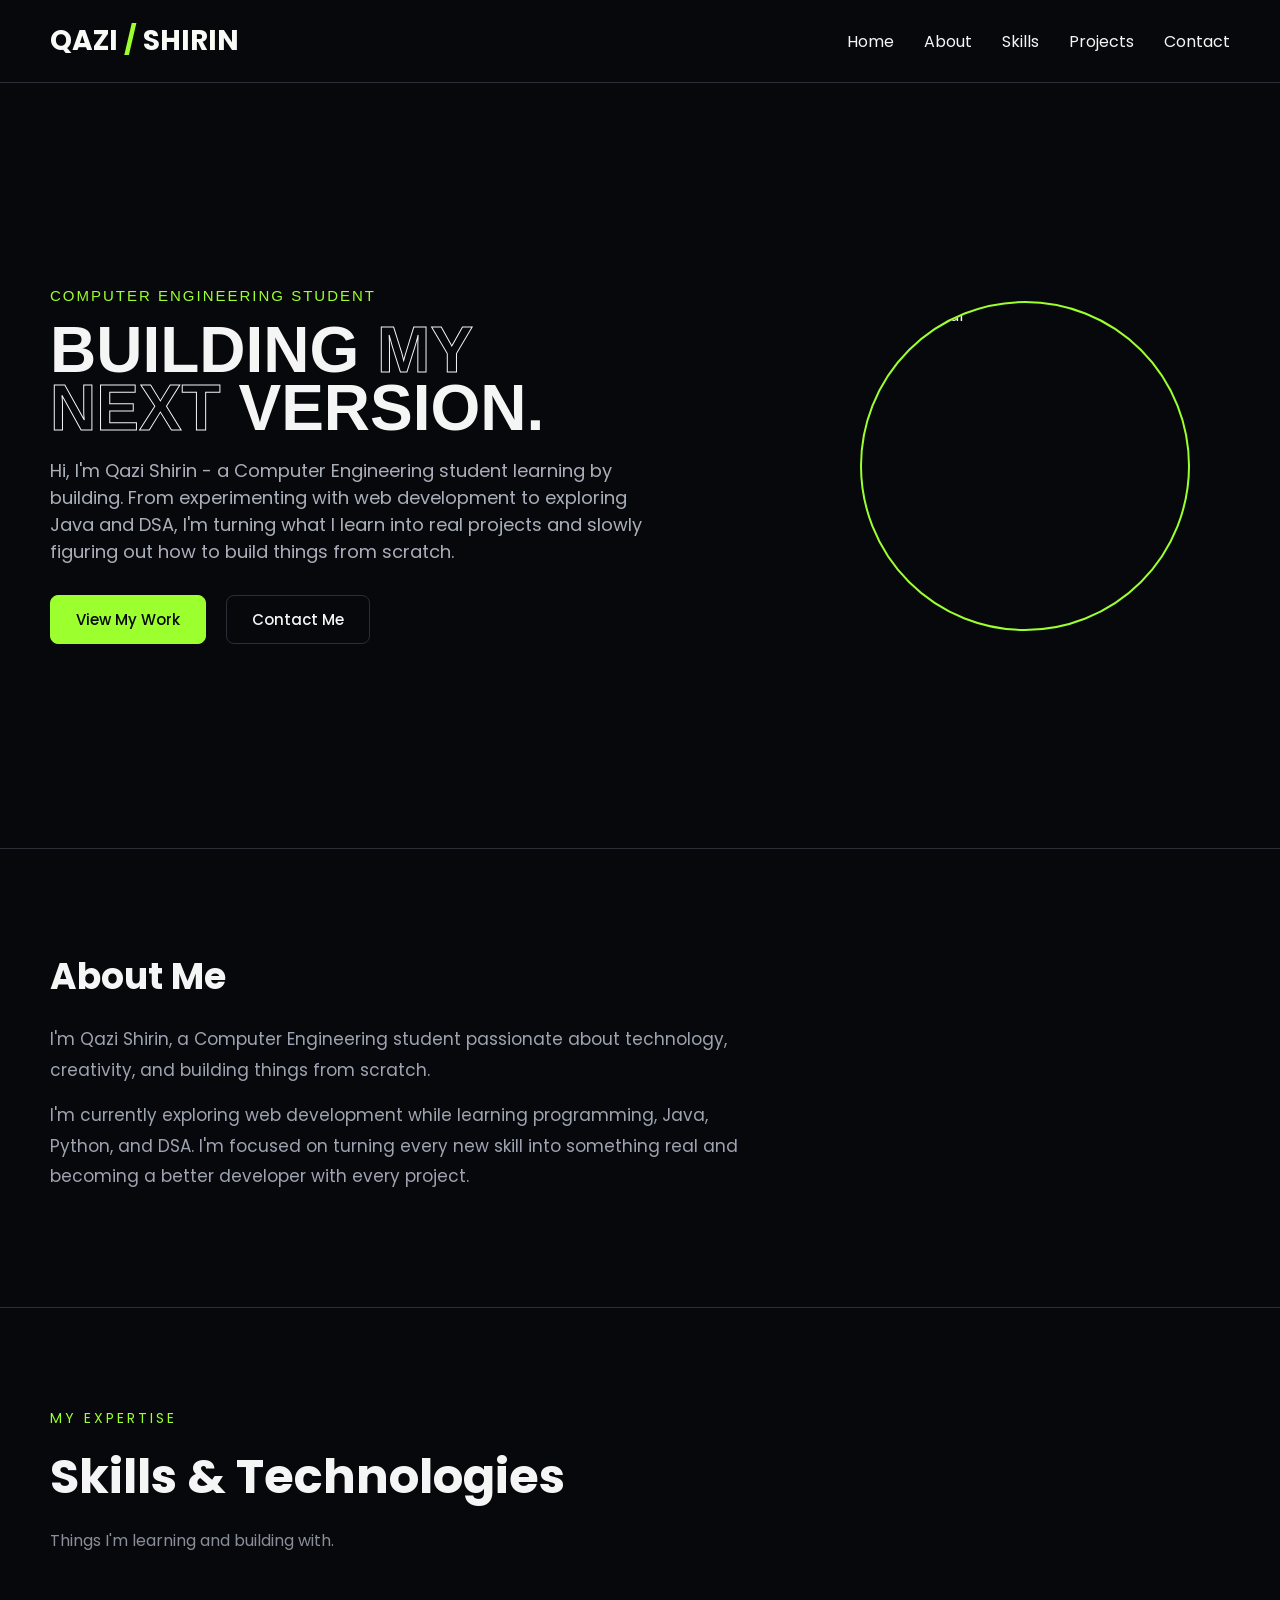
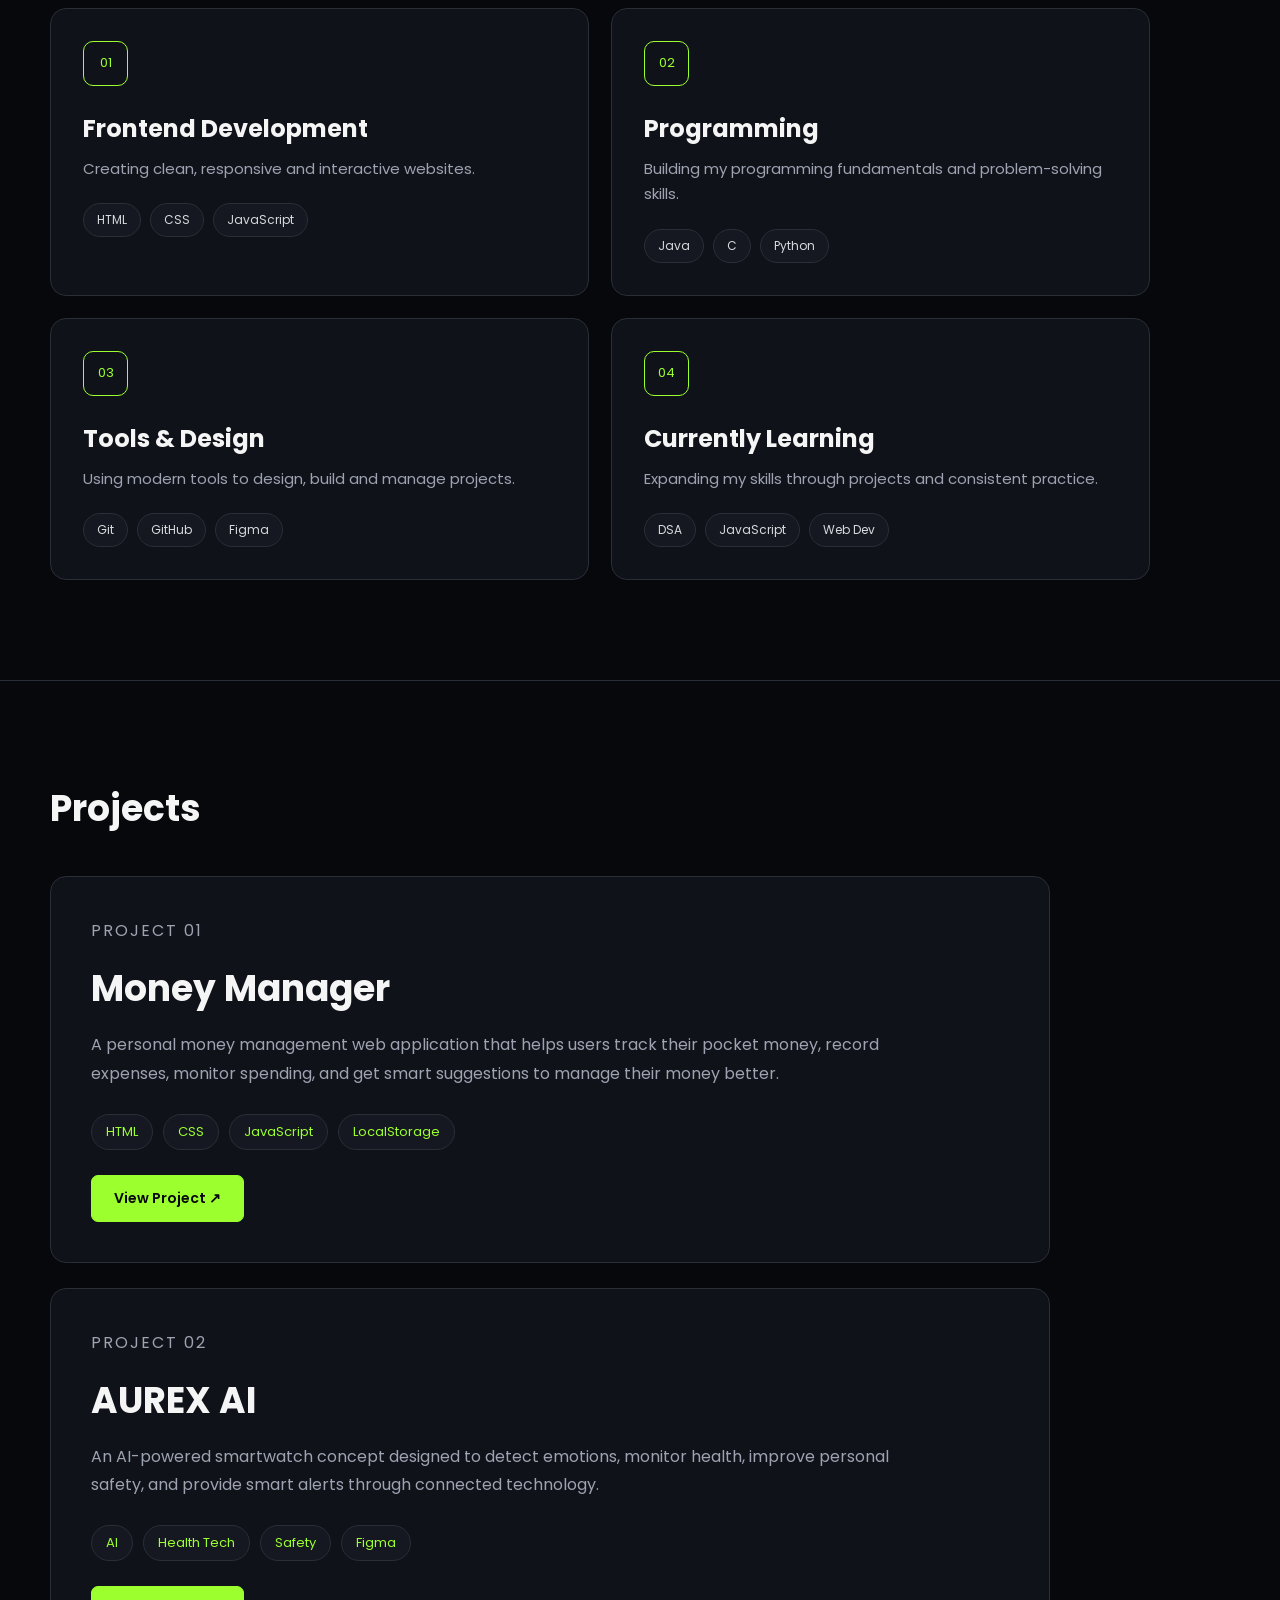
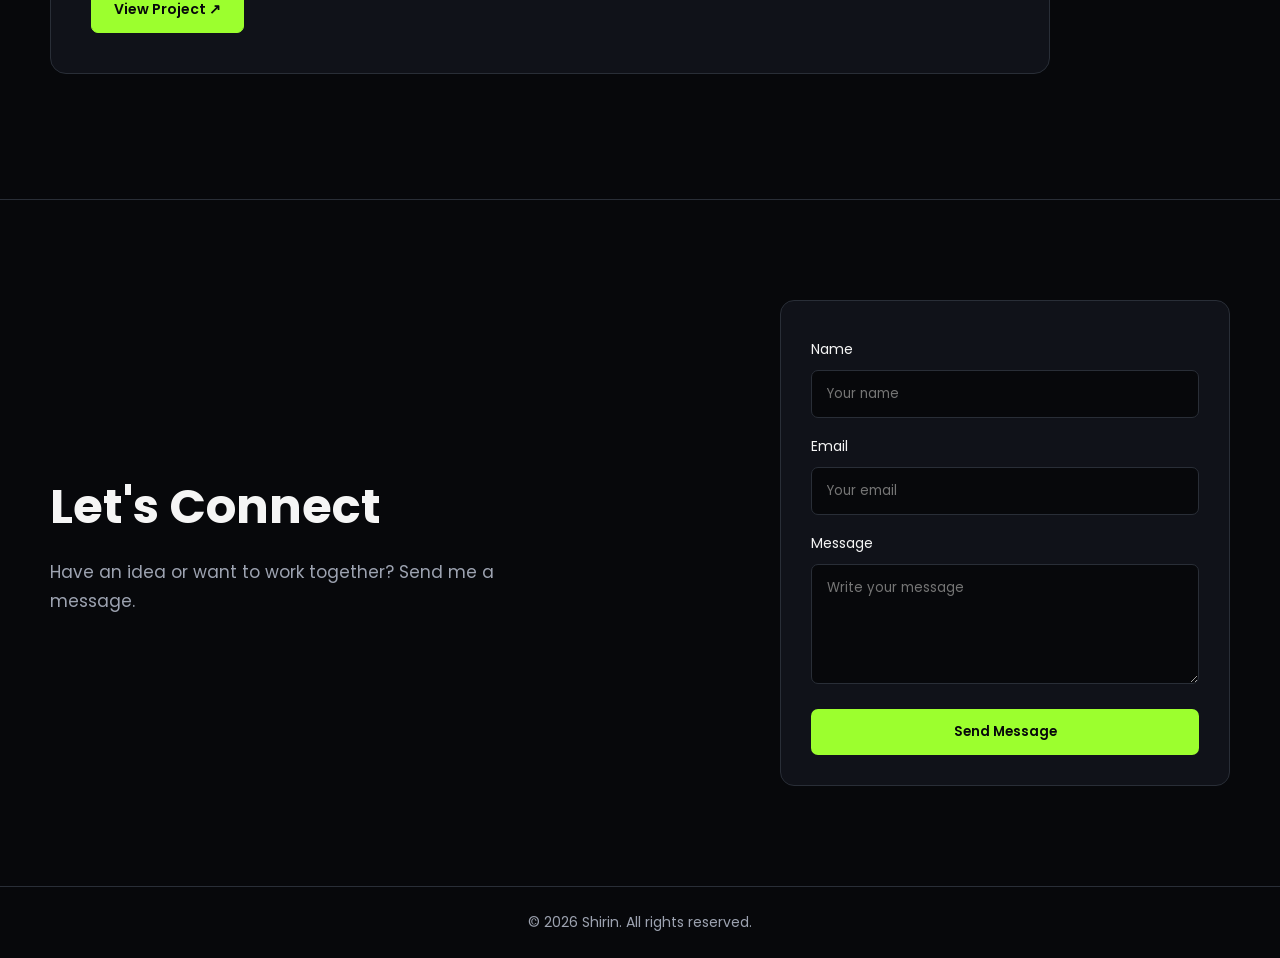
==== index.html @ 1cc86fd3 "Add files via upload" ====
<!DOCTYPE html>
<html lang="en">

<head>
    <meta charset="UTF-8">
    <meta name="viewport" content="width=device-width, initial-scale=1.0">
    <title>MY PORTFOLIO</title>

    <link href="https://fonts.googleapis.com/css2?family=Poppins:wght@300;400;500;600;700&display=swap"
        rel="stylesheet">

    <link rel="stylesheet" href="style.css">
</head>

<body>

    <nav>

        <h1>
            QAZI <span>/</span> SHIRIN
        </h1>

        <ul>
            <li><a href="#home">Home</a></li>
            <li><a href="#about">About</a></li>
            <li><a href="#skills">Skills</a></li>
            <li><a href="#projects">Projects</a></li>
            <li><a href="#contact">Contact</a></li>
        </ul>

    </nav>


    <main>

        <!-- HERO -->

        <section class="hero" id="home">

            <div class="hero-content">

                <h3>COMPUTER ENGINEERING STUDENT</h3>

                <h1>
                    BUILDING
                    <span>MY NEXT</span>
                    VERSION.
                </h1>

                <p>
                    Hi, I'm Qazi Shirin - a Computer Engineering student learning by building.
                    From experimenting with web development to exploring Java and DSA,
                    I'm turning what I learn into real projects and slowly figuring out
                    how to build things from scratch.
                </p>

                <div class="hero-buttons">
                    <a href="#projects">View My Work</a>
                    <a href="#contact">Contact Me</a>
                </div>

            </div>


            <div class="hero-image">

                <img src="https://i.pinimg.com/736x/9b/88/ce/9b88cea6ce0630c9355da2c1ab793534.jpg"
                    alt="Hero visual">

            </div>

        </section>


        <!-- ABOUT -->

        <section class="about" id="about">

            <h2>About Me</h2>

            <p>
                I'm Qazi Shirin, a Computer Engineering student passionate about
                technology, creativity, and building things from scratch.
            </p>

            <p>
                I'm currently exploring web development while learning programming,
                Java, Python, and DSA. I'm focused on turning every new skill into
                something real and becoming a better developer with every project.
            </p>

        </section>


        <!-- SKILLS -->

        <section class="skills" id="skills">

            <div class="skills-heading">

                <p>MY EXPERTISE</p>

                <h2>Skills & Technologies</h2>

                <span>
                    Things I'm learning and building with.
                </span>

            </div>


            <div class="skills-container">

                <div class="skill-card">

                    <div class="skill-icon">01</div>

                    <h3>Frontend Development</h3>

                    <p>
                        Creating clean, responsive and interactive websites.
                    </p>

                    <div class="skill-tags">
                        <span>HTML</span>
                        <span>CSS</span>
                        <span>JavaScript</span>
                    </div>

                </div>


                <div class="skill-card">

                    <div class="skill-icon">02</div>

                    <h3>Programming</h3>

                    <p>
                        Building my programming fundamentals and problem-solving skills.
                    </p>

                    <div class="skill-tags">
                        <span>Java</span>
                        <span>C</span>
                        <span>Python</span>
                    </div>

                </div>


                <div class="skill-card">

                    <div class="skill-icon">03</div>

                    <h3>Tools & Design</h3>

                    <p>
                        Using modern tools to design, build and manage projects.
                    </p>

                    <div class="skill-tags">
                        <span>Git</span>
                        <span>GitHub</span>
                        <span>Figma</span>
                    </div>

                </div>


                <div class="skill-card">

                    <div class="skill-icon">04</div>

                    <h3>Currently Learning</h3>

                    <p>
                        Expanding my skills through projects and consistent practice.
                    </p>

                    <div class="skill-tags">
                        <span>DSA</span>
                        <span>JavaScript</span>
                        <span>Web Dev</span>
                    </div>

                </div>

            </div>

        </section>


        <!-- PROJECTS -->

        <section class="projects" id="projects">

            <h2>Projects</h2>


            <!-- PROJECT 01 -->

            <div class="project-card">

                <div class="project-info">

                    <p class="project-number">PROJECT 01</p>

                    <h3>Money Manager</h3>

                    <p>
                        A personal money management web application that helps users
                        track their pocket money, record expenses, monitor spending,
                        and get smart suggestions to manage their money better.
                    </p>

                    <div class="project-tech">

                        <span>HTML</span>
                        <span>CSS</span>
                        <span>JavaScript</span>
                        <span>LocalStorage</span>

                    </div>

                    <a href="money-manager.html"
                        target="_blank"
                        class="project-btn">
                        View Project ↗
                    </a>

                </div>

            </div>


            <!-- PROJECT 02 -->

            <div class="project-card">

                <div class="project-info">

                    <p class="project-number">PROJECT 02</p>

                    <h3>AUREX AI</h3>

                    <p>
                        An AI-powered smartwatch concept designed to detect emotions,
                        monitor health, improve personal safety, and provide smart
                        alerts through connected technology.
                    </p>

                    <div class="project-tech">

                        <span>AI</span>
                        <span>Health Tech</span>
                        <span>Safety</span>
                        <span>Figma</span>

                    </div>

                    <a href="https://qazishirin00.wixsite.com/aurex-ai-1"
                        target="_blank"
                        class="project-btn">
                        View Project ↗
                    </a>

                </div>

            </div>

        </section>


        <!-- CONTACT -->

        <section class="contact" id="contact">

            <div class="contact-content">

                <h2>Let's Connect</h2>

                <p>
                    Have an idea or want to work together?
                    Send me a message.
                </p>

            </div>


            <div class="contact-card">

                <form>

                    <label for="name">Name</label>

                    <input type="text" id="name" placeholder="Your name">


                    <label for="email">Email</label>

                    <input type="email" id="email" placeholder="Your email">


                    <label for="message">Message</label>

                    <textarea id="message" placeholder="Write your message"></textarea>


                    <button type="submit">
                        Send Message
                    </button>

                </form>

            </div>

        </section>

    </main>


    <footer>

        <p>© 2026 Shirin. All rights reserved.</p>

    </footer>

</body>

</html>
---- style.css ----
* {
    margin: 0;
    padding: 0;
    box-sizing: border-box;
}

html {
    scroll-behavior: smooth;
}

body {
    font-family: "Poppins", sans-serif;
    background-color: #07080B;
    color: #F5F5F5;
}


/* =========================
   NAVBAR
========================= */

nav {
    display: flex;
    justify-content: space-between;
    align-items: center;
    padding: 20px 50px;
    background-color: #07080B;
    border-bottom: 1px solid #292E37;
    position: sticky;
    top: 0;
    z-index: 100;
}

nav h1 {
    font-size: 28px;
    color: #f8faf6;
}

nav h1 span {
    color: #9CFF2E;
}

nav ul {
    display: flex;
    gap: 30px;
    list-style-type: none;
}

nav ul li a {
    font-size: 16px;
    color: #F5F5F5;
    text-decoration: none;
    transition: 0.3s;
}

nav ul li a:hover {
    color: #9CFF2E;
}


/* =========================
   HERO
========================= */

.hero {
    min-height: 85vh;
    padding: 100px 50px;
    display: flex;
    align-items: center;
    justify-content: space-between;
    gap: 60px;
}

.hero-content {
    max-width: 650px;
}

.hero h3 {
    color: #9CFF2E;
    font-size: 15px;
    font-weight: 500;
    letter-spacing: 2px;
    margin-bottom: 18px;
    font-family: Arial, sans-serif;
}

.hero h1 {
    font-size: 64px;
    max-width: 500px;
    line-height: 0.9;
    margin-bottom: 5px;
    font-family: Arial, sans-serif;
}

.hero h1 span {
    color: transparent;
    -webkit-text-stroke: 1px #F5F5F5;
}

.hero p {
    font-size: 18px;
    max-width: 600px;
    margin-top: 20px;
    color: #A9AFBA;
}

.hero-image {
    width: 330px;
    height: 330px;
    overflow: hidden;
    border-radius: 50%;
    border: 2px solid #9CFF2E;
    flex-shrink: 0;
    margin-right: 40px;
}

.hero-image img {
    width: 100%;
    height: 100%;
    object-fit: cover;
    display: block;
}

.hero-buttons {
    display: flex;
    gap: 20px;
    margin-top: 30px;
}

.hero-buttons a {
    padding: 12px 25px;
    border-radius: 8px;
    font-family: "Poppins", sans-serif;
    font-size: 15px;
    font-weight: 500;
    text-decoration: none;
    transition: 0.3s;
}

.hero-buttons a:first-child {
    background-color: #9CFF2E;
    color: #07080B;
    border: 1px solid #9CFF2E;
}

.hero-buttons a:last-child {
    background-color: transparent;
    color: #F5F5F5;
    border: 1px solid #292E37;
}

.hero-buttons a:first-child:hover {
    box-shadow: 0 0 20px #9CFF2E;
    transform: translateY(-3px);
}

.hero-buttons a:last-child:hover {
    border-color: #9CFF2E;
    color: #9CFF2E;
    transform: translateY(-3px);
}


/* =========================
   ABOUT
========================= */

.about {
    padding: 100px 50px;
    border-top: 1px solid #292E37;
}

.about h2 {
    font-size: 36px;
    margin-bottom: 20px;
}

.about p {
    max-width: 700px;
    color: #9DA3B1;
    font-size: 17px;
    line-height: 1.8;
    margin-bottom: 15px;
}


/* =========================
   SKILLS
========================= */

.skills {
    padding: 100px 50px;
    border-top: 1px solid #292E37;
}

.skills-heading {
    max-width: 700px;
    margin-bottom: 55px;
}

.skills-heading p {
    color: #9CFF2E;
    font-size: 14px;
    letter-spacing: 3px;
    margin-bottom: 12px;
}

.skills-heading h2 {
    font-size: 48px;
    margin-bottom: 15px;
}

.skills-heading span {
    color: #888F9A;
    font-size: 16px;
}

.skills-container {
    display: grid;
    grid-template-columns: repeat(2, 1fr);
    gap: 22px;
    max-width: 1100px;
}

.skill-card {
    position: relative;
    min-height: 240px;
    padding: 32px;
    background-color: #101219;
    border: 1px solid #292E37;
    border-radius: 16px;
    overflow: hidden;
    transition: 0.3s ease;
}

.skill-card::before {
    content: "";
    position: absolute;
    width: 130px;
    height: 130px;
    background-color: #9CFF2E;
    filter: blur(80px);
    opacity: 0;
    top: -70px;
    right: -50px;
    transition: 0.3s ease;
}

.skill-card:hover {
    border-color: #9CFF2E;
    transform: translateY(-7px);
}

.skill-card:hover::before {
    opacity: 0.12;
}

.skill-icon {
    width: 45px;
    height: 45px;
    display: flex;
    align-items: center;
    justify-content: center;
    border: 1px solid #9CFF2E;
    border-radius: 10px;
    color: #9CFF2E;
    font-size: 13px;
    margin-bottom: 25px;
}

.skill-card h3 {
    font-size: 24px;
    margin-bottom: 10px;
}

.skill-card p {
    color: #9DA3B1;
    font-size: 15px;
    line-height: 1.7;
    margin-bottom: 22px;
}

.skill-tags {
    display: flex;
    flex-wrap: wrap;
    gap: 9px;
}

.skill-tags span {
    padding: 7px 13px;
    background-color: #151820;
    border: 1px solid #292E37;
    border-radius: 20px;
    color: #D7D9DE;
    font-size: 12px;
    transition: 0.3s ease;
}

.skill-tags span:hover {
    background-color: #9CFF2E;
    color: #07080B;
    border-color: #9CFF2E;
}


/* =========================
   PROJECTS
========================= */

.projects {
    padding: 100px 50px;
    border-top: 1px solid #292E37;
}

.projects h2 {
    font-size: 36px;
    margin-bottom: 40px;
}

.project-card {
    position: relative;
    max-width: 1000px;
    margin-bottom: 25px;
    background-color: #101219;
    border: 1px solid #292E37;
    border-radius: 16px;
    padding: 40px;
    overflow: hidden;
    transition: 0.3s ease;
}

.project-card::before {
    content: "";
    position: absolute;
    width: 160px;
    height: 160px;
    background-color: #9CFF2E;
    filter: blur(100px);
    opacity: 0;
    top: -80px;
    right: -60px;
    transition: 0.3s ease;
}

.project-card:hover {
    border-color: #9CFF2E;
    transform: translateY(-6px);
}

.project-card:hover::before {
    opacity: 0.10;
}

.project-info {
    max-width: 800px;
    position: relative;
    z-index: 1;
}

.project-number {
    color: #9CFF2E;
    font-size: 13px;
    letter-spacing: 2px;
    margin-bottom: 15px;
}

.project-card h3 {
    font-size: 36px;
    margin-bottom: 15px;
}

.project-card p {
    color: #9DA3B1;
    font-size: 16px;
    line-height: 1.8;
}

.project-tech {
    display: flex;
    flex-wrap: wrap;
    gap: 10px;
    margin: 25px 0;
}

.project-tech span {
    padding: 7px 14px;
    border: 1px solid #292E37;
    border-radius: 20px;
    color: #9CFF2E;
    font-size: 13px;
    background-color: #151820;
}

.project-btn {
    display: inline-block;
    padding: 12px 22px;
    background-color: #9CFF2E;
    color: #07080B;
    border: 1px solid #9CFF2E;
    border-radius: 7px;
    text-decoration: none;
    font-size: 14px;
    font-weight: 600;
    transition: 0.3s ease;
}

.project-btn:hover {
    box-shadow: 0 0 18px #9CFF2E;
    transform: translateY(-2px);
}


/* =========================
   CONTACT
========================= */

.contact {
    padding: 100px 50px;
    border-top: 1px solid #292E37;
    display: flex;
    justify-content: space-between;
    align-items: center;
    gap: 60px;
}

.contact-content {
    max-width: 450px;
}

.contact-content h2 {
    font-size: 48px;
    margin-bottom: 15px;
}

.contact-content p {
    color: #9DA3B1;
    font-size: 17px;
    line-height: 1.7;
}

.contact-card {
    width: 450px;
    background-color: #101219;
    border: 1px solid #292E37;
    border-radius: 14px;
    padding: 30px;
}

.contact-card form {
    display: flex;
    flex-direction: column;
    gap: 10px;
}

.contact-card label {
    color: #F5F5F5;
    font-size: 14px;
    margin-top: 8px;
}

.contact-card input,
.contact-card textarea {
    width: 100%;
    padding: 13px 15px;
    background-color: #07080B;
    border: 1px solid #292E37;
    border-radius: 7px;
    color: #F5F5F5;
    font-family: "Poppins", sans-serif;
    outline: none;
}

.contact-card textarea {
    height: 120px;
    resize: vertical;
}

.contact-card input:focus,
.contact-card textarea:focus {
    border-color: #9CFF2E;
}

.contact-card button {
    margin-top: 15px;
    padding: 13px;
    background-color: #9CFF2E;
    color: #07080B;
    border: none;
    border-radius: 7px;
    font-family: "Poppins", sans-serif;
    font-weight: 600;
    cursor: pointer;
    transition: 0.3s ease;
}

.contact-card button:hover {
    box-shadow: 0 0 18px #9CFF2E;
    transform: translateY(-2px);
}


/* =========================
   FOOTER
========================= */

footer {
    padding: 25px 50px;
    text-align: center;
    border-top: 1px solid #292E37;
    color: #9DA3B1;
    font-size: 14px;
}


/* =========================
   TABLET
========================= */

@media (max-width: 850px) {

    nav {
        padding: 18px 30px;
    }

    nav h1 {
        font-size: 25px;
    }

    nav ul {
        gap: 20px;
    }

    .hero {
        min-height: auto;
        padding: 80px 30px;
        gap: 50px;
    }

    .hero h1 {
        font-size: 52px;
        max-width: 500px;
    }

    .hero-image {
        width: 280px;
        height: 280px;
        margin-right: 0;
    }

    .about,
    .skills,
    .projects,
    .contact {
        padding: 80px 30px;
    }

    .skills-heading h2 {
        font-size: 42px;
    }

    .contact {
        flex-direction: column;
        align-items: flex-start;
    }

    .contact-card {
        width: 100%;
        max-width: 500px;
    }
}


/* =========================
   MOBILE
========================= */

@media (max-width: 600px) {

    /* NAVBAR */

    nav {
        padding: 18px 20px;
        gap: 15px;
    }

    nav h1 {
        font-size: 23px;
        text-align: center;
    }

    nav ul {
        width: 100%;
        gap: 10px 18px;
        justify-content: center;
        flex-wrap: wrap;
    }

    nav ul li a {
        font-size: 14px;
    }


    /* HERO */

    .hero {
        min-height: auto;
        padding: 65px 20px 75px;
        flex-direction: column;
        align-items: center;
        text-align: center;
        gap: 45px;
    }

    .hero-content {
        width: 100%;
        max-width: 100%;
    }

    .hero h3 {
        font-size: 12px;
        letter-spacing: 1.5px;
        margin-bottom: 18px;
    }

    .hero h1 {
        font-size: clamp(42px, 12vw, 52px);
        line-height: 0.95;
        max-width: 100%;
        margin: 0 auto;
    }

    .hero p {
        font-size: 15px;
        line-height: 1.7;
        margin: 22px auto 0;
        max-width: 500px;
    }

    .hero-buttons {
        justify-content: center;
        flex-wrap: wrap;
        gap: 12px;
        margin-top: 28px;
    }

    .hero-buttons a {
        padding: 11px 20px;
        font-size: 14px;
    }

    .hero-image {
        width: 230px;
        height: 230px;
        margin: 0;
    }


    /* ABOUT */

    .about,
    .skills,
    .projects,
    .contact {
        padding: 70px 20px;
    }

    .about h2,
    .projects h2 {
        font-size: 32px;
    }

    .about p {
        font-size: 15px;
        line-height: 1.8;
    }


    /* SKILLS */

    .skills-heading {
        margin-bottom: 35px;
    }

    .skills-heading p {
        font-size: 12px;
        letter-spacing: 2px;
    }

    .skills-heading h2 {
        font-size: 34px;
        line-height: 1.2;
    }

    .skills-heading span {
        font-size: 14px;
    }

    .skills-container {
        grid-template-columns: 1fr;
        gap: 15px;
    }

    .skill-card {
        min-height: auto;
        padding: 25px;
    }

    .skill-icon {
        margin-bottom: 20px;
    }

    .skill-card h3 {
        font-size: 23px;
    }

    .skill-card p {
        font-size: 14px;
    }


    /* PROJECTS */

    .projects h2 {
        margin-bottom: 30px;
    }

    .project-card {
        padding: 28px 22px;
        border-radius: 12px;
        margin-bottom: 18px;
    }

    .project-card h3 {
        font-size: 30px;
    }

    .project-card p {
        font-size: 15px;
        line-height: 1.7;
    }

    .project-tech {
        gap: 8px;
        margin: 20px 0;
    }

    .project-tech span {
        padding: 6px 11px;
        font-size: 12px;
    }

    .project-btn {
        padding: 11px 18px;
        font-size: 13px;
    }


    /* CONTACT */

    .contact {
        flex-direction: column;
        align-items: stretch;
        gap: 35px;
    }

    .contact-content {
        max-width: 100%;
    }

    .contact-content h2 {
        font-size: 38px;
    }

    .contact-content p {
        font-size: 15px;
    }

    .contact-card {
        width: 100%;
        max-width: 100%;
        padding: 22px;
    }


    /* FOOTER */

    footer {
        padding: 22px 20px;
        font-size: 12px;
    }

}
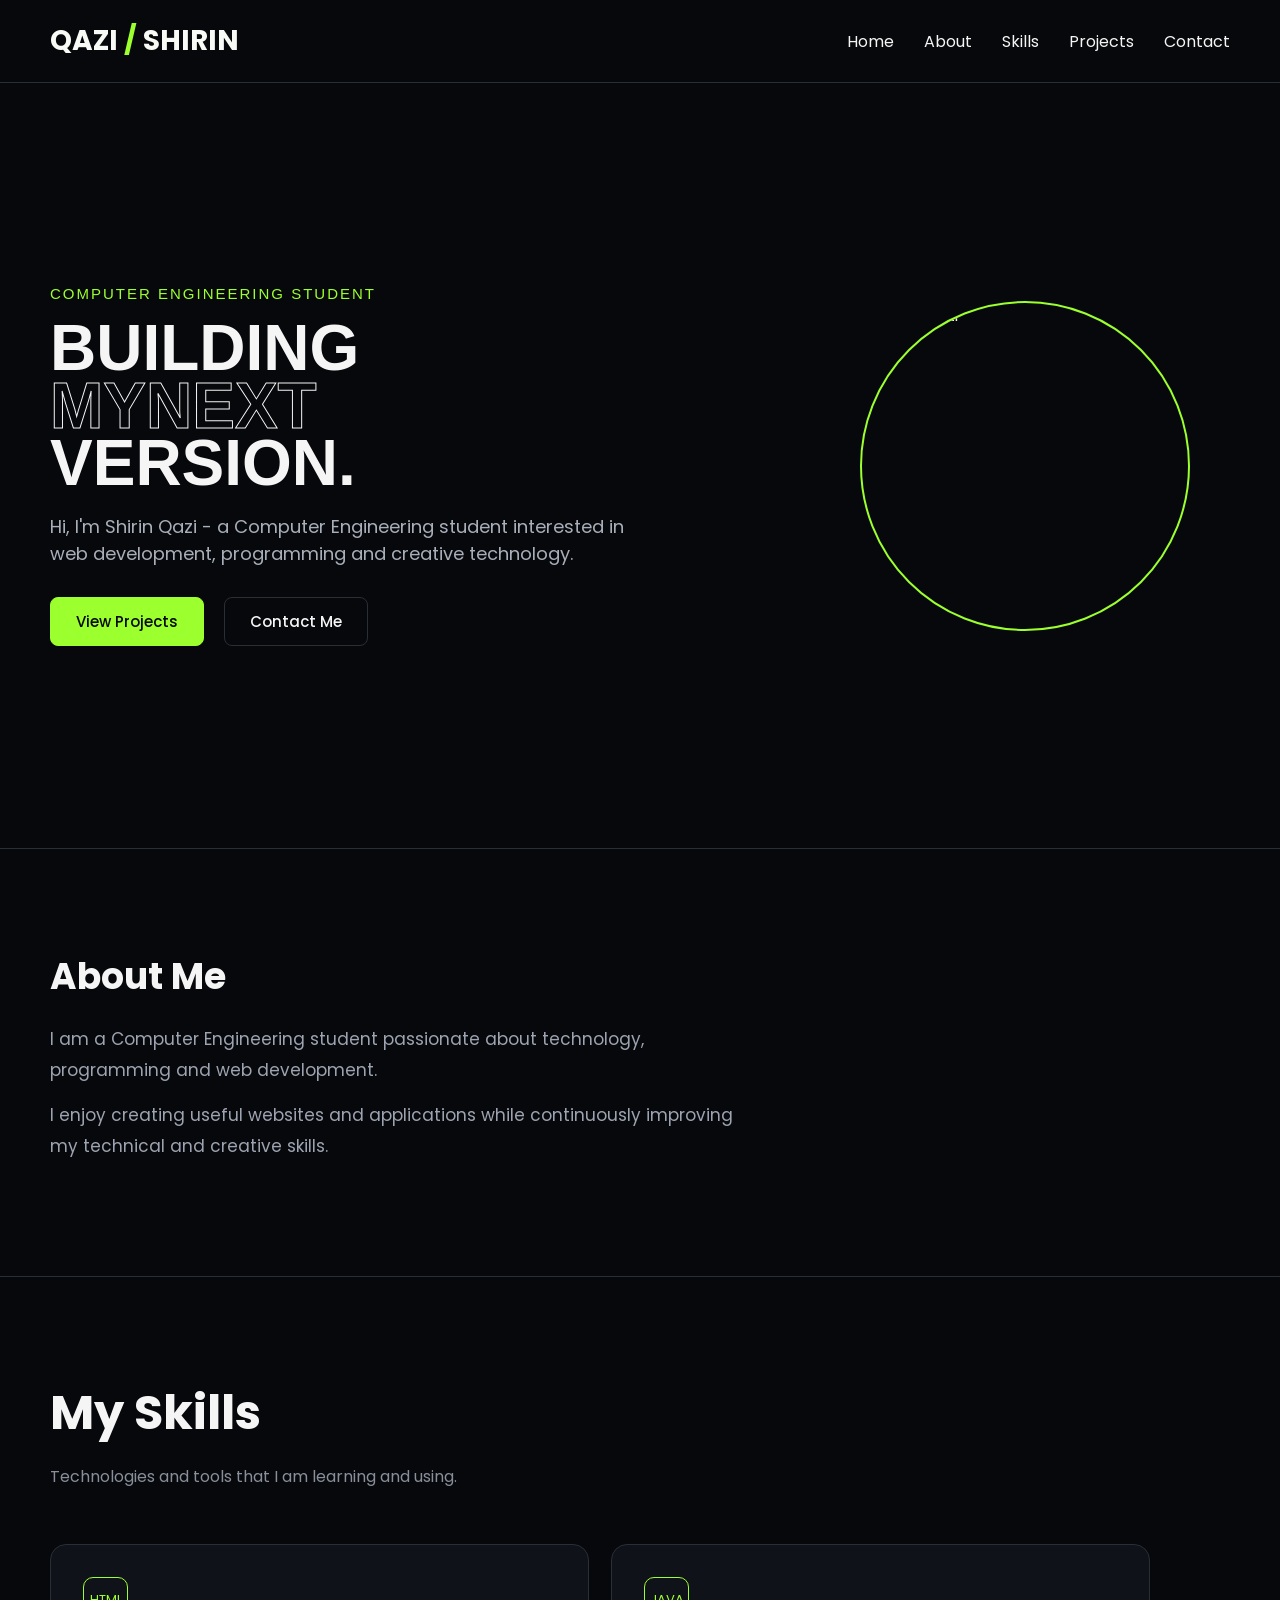
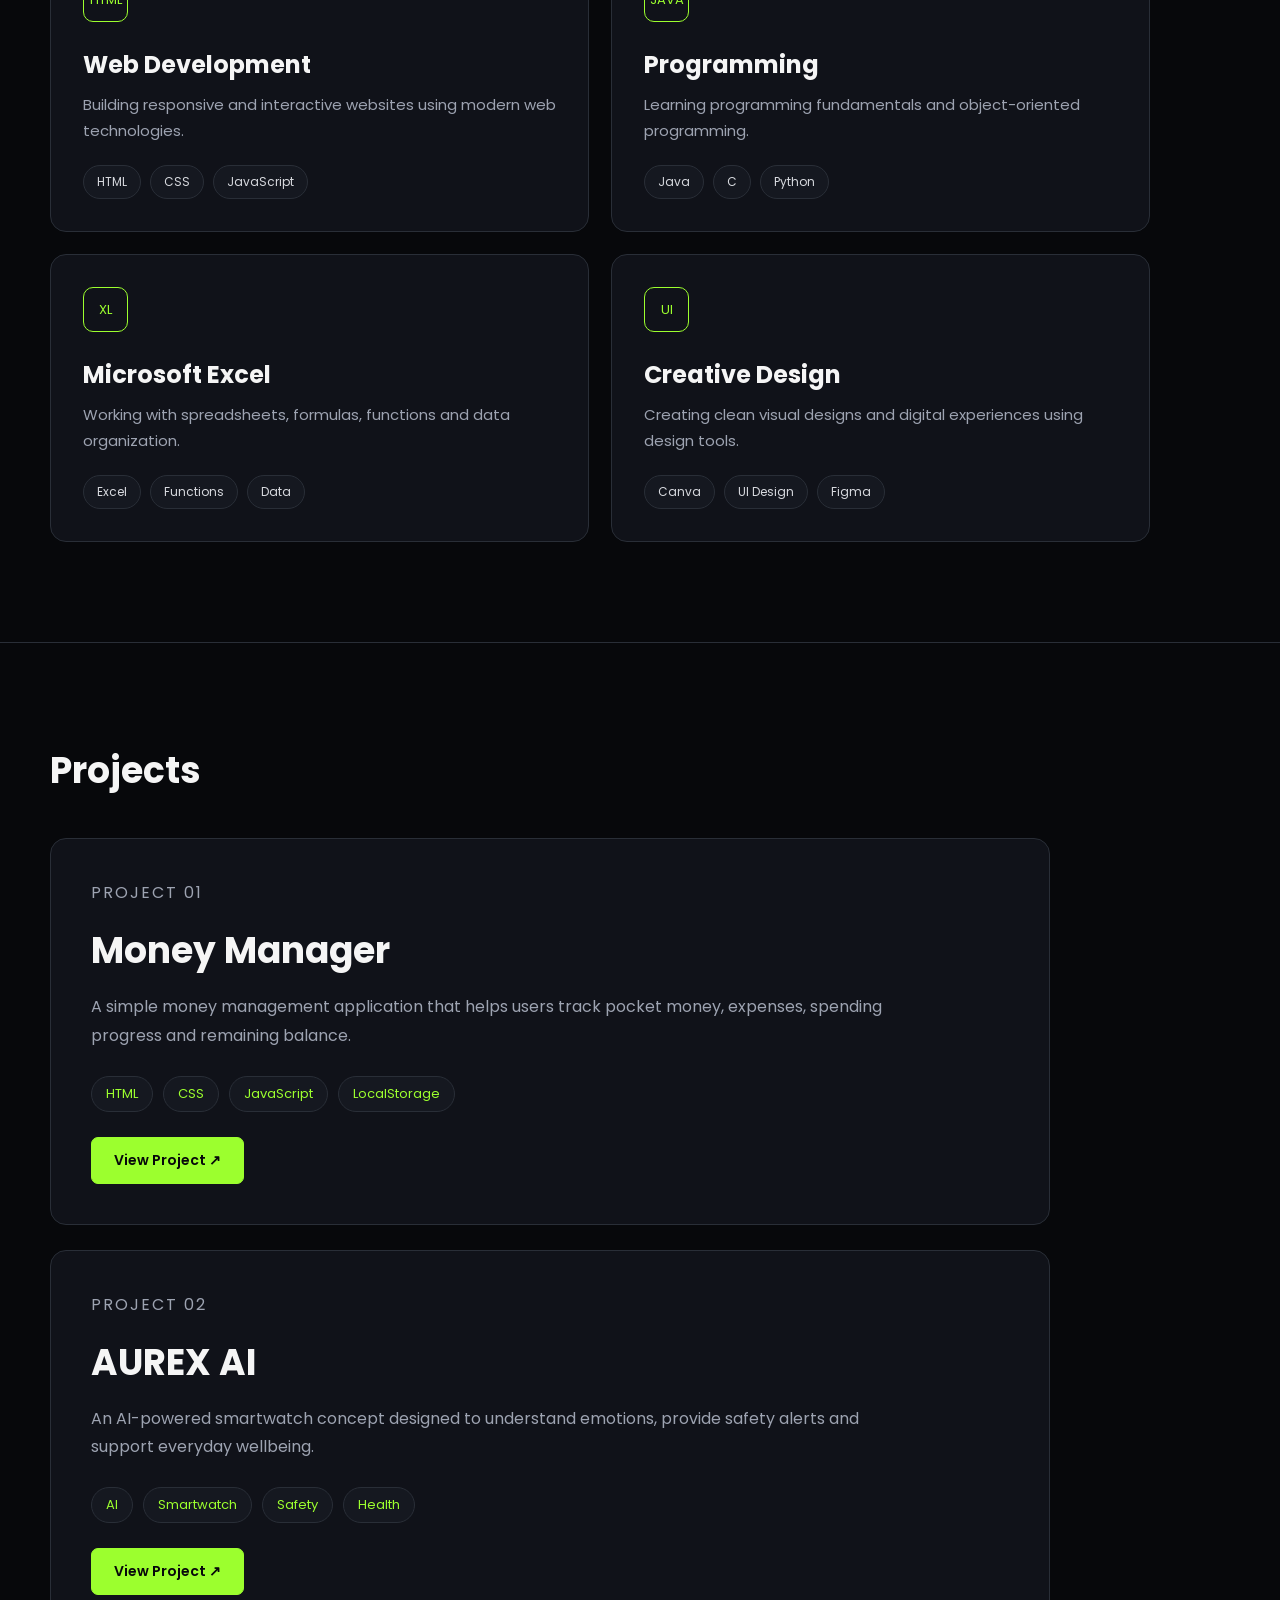
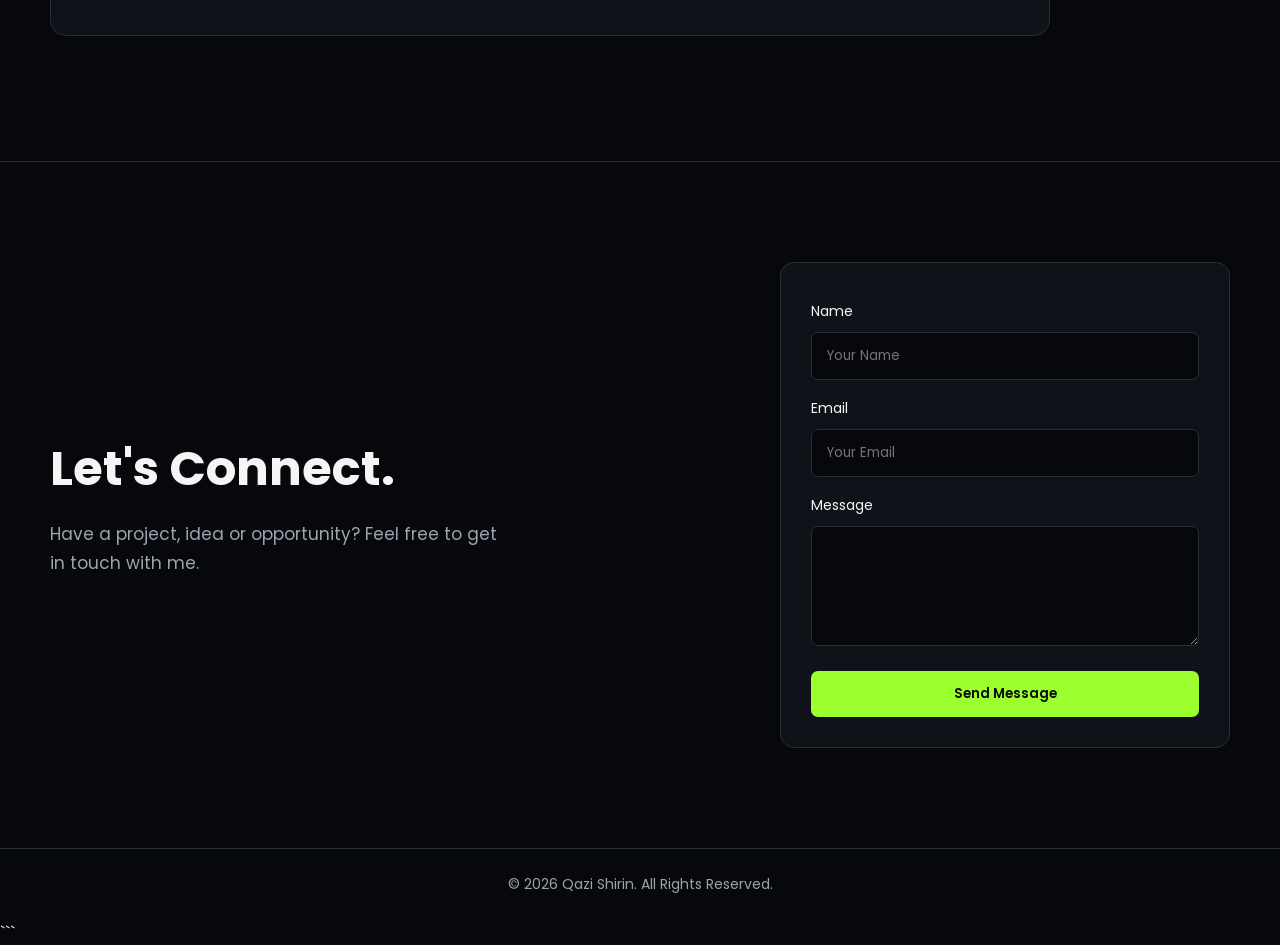
==== commit f4e91d3f: "Add files via upload" ====
--- a/index.html
+++ b/index.html
@@ -1,24 +1,326 @@
+
 <!DOCTYPE html>
 <html lang="en">
 
 <head>
     <meta charset="UTF-8">
     <meta name="viewport" content="width=device-width, initial-scale=1.0">
+
     <title>MY PORTFOLIO</title>
 
+    
     <link href="https://fonts.googleapis.com/css2?family=Poppins:wght@300;400;500;600;700&display=swap"
         rel="stylesheet">
 
+    <!-- Your existing CSS -->
     <link rel="stylesheet" href="style.css">
+
+    <style>
+        
+
+        #money-manager {
+            display: none;
+            padding: 80px 50px;
+            border-top: 1px solid #292E37;
+        }
+
+        #money-manager.active {
+            display: block;
+        }
+
+        .money-container {
+            max-width: 900px;
+            margin: auto;
+        }
+
+        .money-header {
+            margin-bottom: 35px;
+        }
+
+        .money-header h2 {
+            font-size: 48px;
+            color: #F8F2F7;
+            margin-bottom: 7px;
+        }
+
+        .money-header h2 span {
+            color: #FF4F9A;
+        }
+
+        .money-header p {
+            color: #A99CAA;
+            font-size: 15px;
+        }
+
+        .money-date {
+            margin-top: 8px;
+            color: #766B7A;
+            font-size: 13px;
+        }
+
+        .money-card {
+            background: #17121B;
+            border: 1px solid #302535;
+            border-radius: 18px;
+            padding: 28px;
+            margin-bottom: 20px;
+            box-shadow: 0 12px 35px rgba(0, 0, 0, 0.25);
+        }
+
+        .money-card h3 {
+            font-size: 21px;
+            margin-bottom: 20px;
+            color: #F8F2F7;
+        }
+
+        .money-input,
+        .money-select {
+            width: 100%;
+            padding: 14px 15px;
+            margin-bottom: 12px;
+
+            background: #100C14;
+            color: #F8F2F7;
+
+            border: 1px solid #302535;
+            border-radius: 9px;
+
+            outline: none;
+            font-family: Arial, sans-serif;
+        }
+
+        .money-input:focus,
+        .money-select:focus {
+            border-color: #FF4F9A;
+            box-shadow: 0 0 0 3px rgba(255, 79, 154, 0.12);
+        }
+
+        .money-button {
+            padding: 13px 22px;
+
+            background: #FF4F9A;
+            color: #0D0A10;
+
+            border: none;
+            border-radius: 9px;
+
+            font-weight: bold;
+            cursor: pointer;
+            transition: 0.25s ease;
+        }
+
+        .money-button:hover {
+            background: #FF2F7D;
+            transform: translateY(-2px);
+            box-shadow: 0 8px 25px rgba(255, 47, 125, 0.3);
+        }
+
+        .money-summary {
+            display: grid;
+            grid-template-columns: repeat(3, 1fr);
+            gap: 15px;
+            margin-bottom: 20px;
+        }
+
+        .money-summary-card {
+            background: #17121B;
+            border: 1px solid #302535;
+            border-radius: 18px;
+            padding: 23px;
+            box-shadow: 0 12px 35px rgba(0, 0, 0, 0.25);
+        }
+
+        .money-summary-card p {
+            color: #A99CAA;
+            font-size: 13px;
+            margin-bottom: 10px;
+        }
+
+        .money-summary-card h3 {
+            font-size: 29px;
+            color: #FF4F9A;
+        }
+
+        .progress-container {
+            width: 100%;
+            height: 14px;
+
+            background: #2A202F;
+
+            border-radius: 20px;
+            overflow: hidden;
+            margin: 17px 0;
+        }
+
+        .progress-bar {
+            width: 0%;
+            height: 100%;
+
+            background: linear-gradient(
+                90deg,
+                #FF4F9A,
+                #A855F7
+            );
+
+            border-radius: 20px;
+            transition: 0.3s;
+        }
+
+        #moneyStatus {
+            color: #A99CAA;
+            font-size: 14px;
+        }
+
+        .expense-form {
+            display: grid;
+            grid-template-columns: 2fr 1fr 1fr auto;
+            gap: 10px;
+            align-items: center;
+        }
+
+        .expense-form .money-input,
+        .expense-form .money-select {
+            margin-bottom: 0;
+        }
+
+        .expense-list {
+            list-style: none;
+        }
+
+        .expense-item {
+            display: flex;
+            justify-content: space-between;
+            align-items: center;
+            gap: 15px;
+
+            padding: 17px 0;
+
+            border-bottom: 1px solid #2A202F;
+        }
+
+        .expense-item:last-child {
+            border-bottom: none;
+        }
+
+        .expense-name {
+            font-weight: 600;
+            color: #F8F2F7;
+        }
+
+        .expense-category {
+            color: #766B7A;
+            font-size: 13px;
+            margin-top: 5px;
+        }
+
+        .expense-right {
+            display: flex;
+            align-items: center;
+            gap: 15px;
+        }
+
+        .expense-amount {
+            color: #FF4F9A;
+            font-weight: bold;
+        }
+
+        .delete-btn {
+            padding: 7px 11px;
+
+            background: transparent;
+
+            color: #A99CAA;
+
+            border: 1px solid #302535;
+            border-radius: 7px;
+
+            cursor: pointer;
+        }
+
+        .delete-btn:hover {
+            background: #241722;
+            color: #FF4F9A;
+            border-color: #FF4F9A;
+        }
+
+        .money-advice {
+            border-left: 4px solid #FF4F9A;
+            background: linear-gradient(
+                135deg,
+                #17121B,
+                #1D1421
+            );
+        }
+
+        .money-advice p {
+            color: #A99CAA;
+            line-height: 1.8;
+            font-size: 15px;
+        }
+
+        .money-back {
+            margin-bottom: 30px;
+        }
+
+        .money-back button {
+            padding: 12px 22px;
+            background: transparent;
+            color: #F5F5F5;
+            border: 1px solid #292E37;
+            border-radius: 7px;
+            cursor: pointer;
+        }
+
+        .money-back button:hover {
+            border-color: #9CFF2E;
+            color: #9CFF2E;
+        }
+
+        @media (max-width: 700px) {
+
+            #money-manager {
+                padding: 70px 20px;
+            }
+
+            .money-header h2 {
+                font-size: 40px;
+            }
+
+            .money-summary {
+                grid-template-columns: 1fr;
+            }
+
+            .expense-form {
+                grid-template-columns: 1fr;
+            }
+
+            .expense-form .money-button {
+                width: 100%;
+            }
+
+            .expense-item {
+                flex-direction: column;
+                align-items: flex-start;
+            }
+
+            .expense-right {
+                width: 100%;
+                justify-content: space-between;
+            }
+
+            .money-card {
+                padding: 22px;
+            }
+        }
+    </style>
 </head>
 
 <body>
 
+    
+
     <nav>
-
-        <h1>
-            QAZI <span>/</span> SHIRIN
-        </h1>
+        <h1>QAZI <span>/</span> SHIRIN</h1>
 
         <ul>
             <li><a href="#home">Home</a></li>
@@ -27,305 +329,1236 @@
             <li><a href="#projects">Projects</a></li>
             <li><a href="#contact">Contact</a></li>
         </ul>
-
     </nav>
 
-
-    <main>
-
-        <!-- HERO -->
-
-        <section class="hero" id="home">
-
-            <div class="hero-content">
-
-                <h3>COMPUTER ENGINEERING STUDENT</h3>
-
-                <h1>
-                    BUILDING
-                    <span>MY NEXT</span>
-                    VERSION.
-                </h1>
+    <section class="hero" id="home">
+
+        <div class="hero-content">
+
+            <h3>COMPUTER ENGINEERING STUDENT</h3>
+
+            <h1>
+                BUILDING
+                <span>MYNEXT</span>
+                VERSION.
+            </h1>
+
+            <p>
+                Hi, I'm Shirin Qazi - a Computer Engineering student
+                interested in web development, programming and creative
+                technology.
+            </p>
+
+            <div class="hero-buttons">
+
+                <a href="#projects">
+                    View Projects
+                </a>
+
+                <a href="#contact">
+                    Contact Me
+                </a>
+
+            </div>
+
+        </div>
+
+
+        
+        <div class="hero-image">
+
+            <img
+                src="https://i.pinimg.com/736x/9b/88/ce/9b88cea6ce0630c9355da2c1ab793534.jpg"
+                alt="Shirin Qazi">
+
+        </div>
+
+    </section>
+
+
+    
+
+    <section class="about" id="about">
+
+        <h2>About Me</h2>
+
+        <p>
+            I am a Computer Engineering student passionate about
+            technology, programming and web development.
+        </p>
+
+        <p>
+            I enjoy creating useful websites and applications while
+            continuously improving my technical and creative skills.
+        </p>
+
+    </section>
+
+
+    
+    <section class="skills" id="skills">
+
+        <div class="skills-heading">
+
+            
+
+            <h2>My Skills</h2>
+
+            <span>
+                Technologies and tools that I am learning and using.
+            </span>
+
+        </div>
+
+
+        <div class="skills-container">
+
+            <div class="skill-card">
+
+                <div class="skill-icon">
+                    HTML
+                </div>
+
+                <h3>Web Development</h3>
 
                 <p>
-                    Hi, I'm Qazi Shirin - a Computer Engineering student learning by building.
-                    From experimenting with web development to exploring Java and DSA,
-                    I'm turning what I learn into real projects and slowly figuring out
-                    how to build things from scratch.
+                    Building responsive and interactive websites
+                    using modern web technologies.
                 </p>
 
-                <div class="hero-buttons">
-                    <a href="#projects">View My Work</a>
-                    <a href="#contact">Contact Me</a>
+                <div class="skill-tags">
+
+                    <span>HTML</span>
+                    <span>CSS</span>
+                    <span>JavaScript</span>
+
                 </div>
 
             </div>
 
 
-            <div class="hero-image">
-
-                <img src="https://i.pinimg.com/736x/9b/88/ce/9b88cea6ce0630c9355da2c1ab793534.jpg"
-                    alt="Hero visual">
+            <div class="skill-card">
+
+                <div class="skill-icon">
+                    JAVA
+                </div>
+
+                <h3>Programming</h3>
+
+                <p>
+                    Learning programming fundamentals and
+                    object-oriented programming.
+                </p>
+
+                <div class="skill-tags">
+
+                    <span>Java</span>
+                    <span>C</span>
+                    <span>Python</span>
+
+                </div>
 
             </div>
 
-        </section>
-
-
-        <!-- ABOUT -->
-
-        <section class="about" id="about">
-
-            <h2>About Me</h2>
+
+            <div class="skill-card">
+
+                <div class="skill-icon">
+                    XL
+                </div>
+
+                <h3>Microsoft Excel</h3>
+
+                <p>
+                    Working with spreadsheets, formulas,
+                    functions and data organization.
+                </p>
+
+                <div class="skill-tags">
+
+                    <span>Excel</span>
+                    <span>Functions</span>
+                    <span>Data</span>
+
+                </div>
+
+            </div>
+
+
+            <div class="skill-card">
+
+                <div class="skill-icon">
+                    UI
+                </div>
+
+                <h3>Creative Design</h3>
+
+                <p>
+                    Creating clean visual designs and digital
+                    experiences using design tools.
+                </p>
+
+                <div class="skill-tags">
+
+                    <span>Canva</span>
+                    <span>UI Design</span>
+                    <span>Figma</span>
+
+                </div>
+
+            </div>
+
+        </div>
+
+    </section>
+
+
+    
+
+    <section class="projects" id="projects">
+
+        <h2>Projects</h2>
+
+
+        <div class="project-card">
+
+            <div class="project-info">
+
+                <p class="project-number">
+                    PROJECT 01
+                </p>
+
+                <h3>
+                    Money Manager
+                </h3>
+
+                <p>
+                    A simple money management application that helps
+                    users track pocket money, expenses, spending
+                    progress and remaining balance.
+                </p>
+
+                <div class="project-tech">
+
+                    <span>HTML</span>
+                    <span>CSS</span>
+                    <span>JavaScript</span>
+                    <span>LocalStorage</span>
+
+                </div>
+
+                
+
+                <a
+                    href="#money-manager"
+                    class="project-btn"
+                    onclick="openMoneyManager()">
+
+                    View Project ↗
+
+                </a>
+
+            </div>
+
+        </div>
+
+
+        <div class="project-card">
+
+            <div class="project-info">
+
+                <p class="project-number">
+                    PROJECT 02
+                </p>
+
+                <h3>
+                    AUREX AI
+                </h3>
+
+                <p>
+                    An AI-powered smartwatch concept designed to
+                    understand emotions, provide safety alerts and
+                    support everyday wellbeing.
+                </p>
+
+                <div class="project-tech">
+
+                    <span>AI</span>
+                    <span>Smartwatch</span>
+                    <span>Safety</span>
+                    <span>Health</span>
+
+                </div>
+
+                <a
+                    href="https://qazishirin00.wixsite.com/aurex-ai-1"
+                    target="_blank"
+                    class="project-btn">
+
+                    View Project ↗
+
+                </a>
+
+            </div>
+
+        </div>
+
+    </section>
+
+    <section id="money-manager">
+
+        <div class="money-container">
+
+
+            <div class="money-back">
+
+                <button onclick="closeMoneyManager()">
+                    ← Back to Portfolio
+                </button>
+
+            </div>
+
+
+            <div class="money-header">
+
+                <h2>
+                    Money<span>.</span>
+                </h2>
+
+                <p>
+                    Spend smart. Save more.
+                </p>
+
+                <p
+                    id="moneyDate"
+                    class="money-date">
+                </p>
+
+            </div>
+
+
+            <!-- SET POCKET MONEY -->
+
+            <div class="money-card">
+
+                <h3>
+                    Set Your Pocket Money
+                </h3>
+
+                <input
+                    type="number"
+                    id="pocketMoney"
+                    class="money-input"
+                    placeholder="Enter your pocket money">
+
+                <button
+                    class="money-button"
+                    onclick="setPocketMoney()">
+
+                    Set Money
+
+                </button>
+
+            </div>
+
+
+            <!-- SUMMARY -->
+
+            <div class="money-summary">
+
+
+                <div class="money-summary-card">
+
+                    <p>
+                        Total Money
+                    </p>
+
+                    <h3 id="totalMoney">
+                        ₹0
+                    </h3>
+
+                </div>
+
+
+                <div class="money-summary-card">
+
+                    <p>
+                        Total Spent
+                    </p>
+
+                    <h3 id="totalSpent">
+                        ₹0
+                    </h3>
+
+                </div>
+
+
+                <div class="money-summary-card">
+
+                    <p>
+                        Money Left
+                    </p>
+
+                    <h3 id="moneyLeft">
+                        ₹0
+                    </h3>
+
+                </div>
+
+            </div>
+
+
+            <!-- PROGRESS -->
+
+            <div class="money-card">
+
+                <h3>
+                    Spending Progress
+                </h3>
+
+                <div class="progress-container">
+
+                    <div
+                        class="progress-bar"
+                        id="progressBar">
+                    </div>
+
+                </div>
+
+                <p id="moneyStatus">
+                    Set your pocket money to start tracking.
+                </p>
+
+            </div>
+
+
+            <!-- ADD EXPENSE -->
+
+            <div class="money-card">
+
+                <h3>
+                    Add Expense
+                </h3>
+
+                <div class="expense-form">
+
+                    <input
+                        type="text"
+                        id="expenseName"
+                        class="money-input"
+                        placeholder="Expense name">
+
+
+                    <input
+                        type="number"
+                        id="expenseAmount"
+                        class="money-input"
+                        placeholder="Amount">
+
+
+                    <select
+                        id="expenseCategory"
+                        class="money-select">
+
+                        <option value="🍔 Food">
+                            🍔 Food
+                        </option>
+
+                        <option value="🚌 Transport">
+                            🚌 Transport
+                        </option>
+
+                        <option value="🛍️ Shopping">
+                            🛍️ Shopping
+                        </option>
+
+                        <option value="🎮 Entertainment">
+                            🎮 Entertainment
+                        </option>
+
+                        <option value="📚 Education">
+                            📚 Education
+                        </option>
+
+                        <option value="💡 Bills">
+                            💡 Bills
+                        </option>
+
+                        <option value="📦 Other">
+                            📦 Other
+                        </option>
+
+                    </select>
+
+
+                    <button
+                        class="money-button"
+                        onclick="addExpense()">
+
+                        Add
+
+                    </button>
+
+                </div>
+
+            </div>
+
+
+            <!-- EXPENSE LIST -->
+
+            <div class="money-card">
+
+                <h3>
+                    Recent Expenses
+                </h3>
+
+                <ul
+                    class="expense-list"
+                    id="expenseList">
+
+                </ul>
+
+            </div>
+
+
+            <!-- ADVICE -->
+
+            <div class="money-card money-advice">
+
+                <h3>
+                    Smart Spending Advice
+                </h3>
+
+                <p id="adviceText">
+
+                    Set your pocket money and start adding
+                    expenses to receive personalized spending advice.
+
+                </p>
+
+            </div>
+
+
+        </div>
+
+    </section>
+
+
+    <!-- =========================
+         CONTACT
+    ========================= -->
+
+    <section class="contact" id="contact">
+
+        <div class="contact-content">
+
+            <h2>
+                Let's Connect.
+            </h2>
 
             <p>
-                I'm Qazi Shirin, a Computer Engineering student passionate about
-                technology, creativity, and building things from scratch.
+                Have a project, idea or opportunity?
+                Feel free to get in touch with me.
             </p>
 
-            <p>
-                I'm currently exploring web development while learning programming,
-                Java, Python, and DSA. I'm focused on turning every new skill into
-                something real and becoming a better developer with every project.
-            </p>
-
-        </section>
-
-
-        <!-- SKILLS -->
-
-        <section class="skills" id="skills">
-
-            <div class="skills-heading">
-
-                <p>MY EXPERTISE</p>
-
-                <h2>Skills & Technologies</h2>
-
-                <span>
-                    Things I'm learning and building with.
-                </span>
-
-            </div>
-
-
-            <div class="skills-container">
-
-                <div class="skill-card">
-
-                    <div class="skill-icon">01</div>
-
-                    <h3>Frontend Development</h3>
-
-                    <p>
-                        Creating clean, responsive and interactive websites.
-                    </p>
-
-                    <div class="skill-tags">
-                        <span>HTML</span>
-                        <span>CSS</span>
-                        <span>JavaScript</span>
-                    </div>
-
-                </div>
-
-
-                <div class="skill-card">
-
-                    <div class="skill-icon">02</div>
-
-                    <h3>Programming</h3>
-
-                    <p>
-                        Building my programming fundamentals and problem-solving skills.
-                    </p>
-
-                    <div class="skill-tags">
-                        <span>Java</span>
-                        <span>C</span>
-                        <span>Python</span>
-                    </div>
-
-                </div>
-
-
-                <div class="skill-card">
-
-                    <div class="skill-icon">03</div>
-
-                    <h3>Tools & Design</h3>
-
-                    <p>
-                        Using modern tools to design, build and manage projects.
-                    </p>
-
-                    <div class="skill-tags">
-                        <span>Git</span>
-                        <span>GitHub</span>
-                        <span>Figma</span>
-                    </div>
-
-                </div>
-
-
-                <div class="skill-card">
-
-                    <div class="skill-icon">04</div>
-
-                    <h3>Currently Learning</h3>
-
-                    <p>
-                        Expanding my skills through projects and consistent practice.
-                    </p>
-
-                    <div class="skill-tags">
-                        <span>DSA</span>
-                        <span>JavaScript</span>
-                        <span>Web Dev</span>
-                    </div>
-
-                </div>
-
-            </div>
-
-        </section>
-
-
-        <!-- PROJECTS -->
-
-        <section class="projects" id="projects">
-
-            <h2>Projects</h2>
-
-
-            <!-- PROJECT 01 -->
-
-            <div class="project-card">
-
-                <div class="project-info">
-
-                    <p class="project-number">PROJECT 01</p>
-
-                    <h3>Money Manager</h3>
-
-                    <p>
-                        A personal money management web application that helps users
-                        track their pocket money, record expenses, monitor spending,
-                        and get smart suggestions to manage their money better.
-                    </p>
-
-                    <div class="project-tech">
-
-                        <span>HTML</span>
-                        <span>CSS</span>
-                        <span>JavaScript</span>
-                        <span>LocalStorage</span>
-
-                    </div>
-
-                    <a href="money-manager.html"
-                        target="_blank"
-                        class="project-btn">
-                        View Project ↗
-                    </a>
-
-                </div>
-
-            </div>
-
-
-            <!-- PROJECT 02 -->
-
-            <div class="project-card">
-
-                <div class="project-info">
-
-                    <p class="project-number">PROJECT 02</p>
-
-                    <h3>AUREX AI</h3>
-
-                    <p>
-                        An AI-powered smartwatch concept designed to detect emotions,
-                        monitor health, improve personal safety, and provide smart
-                        alerts through connected technology.
-                    </p>
-
-                    <div class="project-tech">
-
-                        <span>AI</span>
-                        <span>Health Tech</span>
-                        <span>Safety</span>
-                        <span>Figma</span>
-
-                    </div>
-
-                    <a href="https://qazishirin00.wixsite.com/aurex-ai-1"
-                        target="_blank"
-                        class="project-btn">
-                        View Project ↗
-                    </a>
-
-                </div>
-
-            </div>
-
-        </section>
-
-
-        <!-- CONTACT -->
-
-        <section class="contact" id="contact">
-
-            <div class="contact-content">
-
-                <h2>Let's Connect</h2>
-
-                <p>
-                    Have an idea or want to work together?
-                    Send me a message.
-                </p>
-
-            </div>
-
-
-            <div class="contact-card">
-
-                <form>
-
-                    <label for="name">Name</label>
-
-                    <input type="text" id="name" placeholder="Your name">
-
-
-                    <label for="email">Email</label>
-
-                    <input type="email" id="email" placeholder="Your email">
-
-
-                    <label for="message">Message</label>
-
-                    <textarea id="message" placeholder="Write your message"></textarea>
-
-
-                    <button type="submit">
-                        Send Message
-                    </button>
-
-                </form>
-
-            </div>
-
-        </section>
-
-    </main>
-
+        </div>
+
+
+        <div class="contact-card">
+
+            <form>
+
+                <label>
+                    Name
+                </label>
+
+                <input
+                    type="text"
+                    placeholder="Your Name">
+
+
+                <label>
+                    Email
+                </label>
+
+                <input
+                    type="email"
+                    placeholder="Your Email">
+
+
+                <label>
+                    Message
+                </label>
+
+                <textarea
+                    placeholder="Your Message">
+                </textarea>
+
+
+                <button
+                    type="button"
+                    onclick="alert('Thank you! Your message has been received.')">
+
+                    Send Message
+
+                </button>
+
+            </form>
+
+        </div>
+
+    </section>
+
+
+    <!-- =========================
+         FOOTER
+    ========================= -->
 
     <footer>
 
-        <p>© 2026 Shirin. All rights reserved.</p>
+        <p>
+            © 2026 Qazi Shirin. All Rights Reserved.
+        </p>
 
     </footer>
 
+
+    <!-- =================================================
+         JAVASCRIPT
+    ================================================== -->
+
+    <script>
+
+        /* =========================
+           MONEY MANAGER DATA
+        ========================= */
+
+        let pocketMoney =
+            Number(
+                localStorage.getItem("pocketMoney")
+            ) || 0;
+
+
+        let expenses =
+            JSON.parse(
+                localStorage.getItem("expenses")
+            ) || [];
+
+
+        /* =========================
+           OPEN MONEY MANAGER
+        ========================= */
+
+        function openMoneyManager() {
+
+            document
+                .getElementById("money-manager")
+                .classList.add("active");
+
+
+            document
+                .querySelector(".projects")
+                .style.display = "none";
+
+
+            document
+                .querySelector(".hero")
+                .style.display = "none";
+
+
+            document
+                .querySelector(".about")
+                .style.display = "none";
+
+
+            document
+                .querySelector(".skills")
+                .style.display = "none";
+
+
+            document
+                .querySelector(".contact")
+                .style.display = "none";
+
+
+            document
+                .querySelector("footer")
+                .style.display = "none";
+
+
+            window.scrollTo({
+                top: 0,
+                behavior: "smooth"
+            });
+
+
+            updateDashboard();
+        }
+
+
+        /* =========================
+           CLOSE MONEY MANAGER
+        ========================= */
+
+        function closeMoneyManager() {
+
+            document
+                .getElementById("money-manager")
+                .classList.remove("active");
+
+
+            document
+                .querySelector(".projects")
+                .style.display = "block";
+
+
+            document
+                .querySelector(".hero")
+                .style.display = "flex";
+
+
+            document
+                .querySelector(".about")
+                .style.display = "block";
+
+
+            document
+                .querySelector(".skills")
+                .style.display = "block";
+
+
+            document
+                .querySelector(".contact")
+                .style.display = "flex";
+
+
+            document
+                .querySelector("footer")
+                .style.display = "block";
+
+
+            document
+                .getElementById("projects")
+                .scrollIntoView({
+                    behavior: "smooth"
+                });
+
+        }
+
+
+        /* =========================
+           SAVE DATA
+        ========================= */
+
+        function saveData() {
+
+            localStorage.setItem(
+                "pocketMoney",
+                pocketMoney
+            );
+
+
+            localStorage.setItem(
+                "expenses",
+                JSON.stringify(expenses)
+            );
+
+        }
+
+
+        /* =========================
+           SET POCKET MONEY
+        ========================= */
+
+        function setPocketMoney() {
+
+            const input =
+                document.getElementById(
+                    "pocketMoney"
+                );
+
+
+            const amount =
+                Number(input.value);
+
+
+            if (amount <= 0) {
+
+                alert(
+                    "Please enter a valid amount."
+                );
+
+                return;
+            }
+
+
+            pocketMoney = amount;
+
+
+            saveData();
+
+
+            input.value = "";
+
+
+            updateDashboard();
+
+        }
+
+
+        /* =========================
+           ADD EXPENSE
+        ========================= */
+
+        function addExpense() {
+
+            const name =
+                document
+                    .getElementById(
+                        "expenseName"
+                    )
+                    .value
+                    .trim();
+
+
+            const amount =
+                Number(
+                    document
+                        .getElementById(
+                            "expenseAmount"
+                        )
+                        .value
+                );
+
+
+            const category =
+                document
+                    .getElementById(
+                        "expenseCategory"
+                    )
+                    .value;
+
+
+            if (!name || amount <= 0) {
+
+                alert(
+                    "Please enter a valid expense."
+                );
+
+                return;
+            }
+
+
+            if (pocketMoney === 0) {
+
+                alert(
+                    "Please set your pocket money first."
+                );
+
+                return;
+            }
+
+
+            const totalSpent =
+                getTotalSpent();
+
+
+            if (
+                totalSpent + amount >
+                pocketMoney
+            ) {
+
+                alert(
+                    "This expense is more than your remaining money."
+                );
+
+                return;
+            }
+
+
+            expenses.push({
+
+                name: name,
+
+                amount: amount,
+
+                category: category
+
+            });
+
+
+            saveData();
+
+
+            document
+                .getElementById(
+                    "expenseName"
+                )
+                .value = "";
+
+
+            document
+                .getElementById(
+                    "expenseAmount"
+                )
+                .value = "";
+
+
+            updateDashboard();
+
+        }
+
+
+        /* =========================
+           TOTAL SPENT
+        ========================= */
+
+        function getTotalSpent() {
+
+            return expenses.reduce(
+
+                (total, expense) =>
+
+                    total +
+                    Number(expense.amount),
+
+                0
+
+            );
+
+        }
+
+
+        /* =========================
+           DELETE EXPENSE
+        ========================= */
+
+        function deleteExpense(index) {
+
+            expenses.splice(
+                index,
+                1
+            );
+
+
+            saveData();
+
+
+            updateDashboard();
+
+        }
+
+
+        /* =========================
+           UPDATE DASHBOARD
+        ========================= */
+
+        function updateDashboard() {
+
+            const totalSpent =
+                getTotalSpent();
+
+
+            const moneyLeft =
+                pocketMoney -
+                totalSpent;
+
+
+            document
+                .getElementById(
+                    "totalMoney"
+                )
+                .textContent =
+                "₹" +
+                pocketMoney;
+
+
+            document
+                .getElementById(
+                    "totalSpent"
+                )
+                .textContent =
+                "₹" +
+                totalSpent;
+
+
+            document
+                .getElementById(
+                    "moneyLeft"
+                )
+                .textContent =
+                "₹" +
+                Math.max(
+                    moneyLeft,
+                    0
+                );
+
+
+            let percentage = 0;
+
+
+            if (pocketMoney > 0) {
+
+                percentage =
+                    (
+                        totalSpent /
+                        pocketMoney
+                    ) * 100;
+
+            }
+
+
+            percentage =
+                Math.min(
+                    percentage,
+                    100
+                );
+
+
+            document
+                .getElementById(
+                    "progressBar"
+                )
+                .style.width =
+                percentage +
+                "%";
+
+
+            updateStatus(
+                percentage
+            );
+
+
+            updateAdvice(
+                percentage
+            );
+
+
+            displayExpenses();
+
+        }
+
+
+        /* =========================
+           UPDATE STATUS
+        ========================= */
+
+        function updateStatus(percentage) {
+
+            const status =
+                document.getElementById(
+                    "moneyStatus"
+                );
+
+
+            if (pocketMoney === 0) {
+
+                status.textContent =
+                    "Set your pocket money to start tracking.";
+
+            }
+
+            else if (percentage < 30) {
+
+                status.textContent =
+                    "You're spending safely. Keep it up!";
+
+            }
+
+            else if (percentage < 60) {
+
+                status.textContent =
+                    "Your spending is increasing. Keep an eye on it.";
+
+            }
+
+            else if (percentage < 80) {
+
+                status.textContent =
+                    "You're using a large part of your money.";
+
+            }
+
+            else if (percentage < 100) {
+
+                status.textContent =
+                    "Careful! You're almost out of money.";
+
+            }
+
+            else {
+
+                status.textContent =
+                    "You've used all your pocket money.";
+
+            }
+
+        }
+
+
+        /* =========================
+           UPDATE ADVICE
+        ========================= */
+
+        function updateAdvice(percentage) {
+
+            const advice =
+                document.getElementById(
+                    "adviceText"
+                );
+
+
+            if (pocketMoney === 0) {
+
+                advice.textContent =
+                    "Set your pocket money and start adding expenses to receive personalized spending advice.";
+
+            }
+
+            else if (percentage < 30) {
+
+                advice.textContent =
+                    "You're doing well. Try saving at least 20% of your money for emergencies or future needs.";
+
+            }
+
+            else if (percentage < 60) {
+
+                advice.textContent =
+                    "Your spending is moderate. Try reducing unnecessary snacks, drinks, and random shopping.";
+
+            }
+
+            else if (percentage < 80) {
+
+                advice.textContent =
+                    "You're spending quite a lot. Consider cutting down on eating outside, shopping, and entertainment.";
+
+            }
+
+            else if (percentage < 100) {
+
+                advice.textContent =
+                    "You're close to running out of money. Stop unnecessary spending and focus only on important requirements.";
+
+            }
+
+            else {
+
+                advice.textContent =
+                    "You've spent all your pocket money. Avoid non-essential spending until you have more money.";
+
+            }
+
+        }
+
+
+        /* =========================
+           DISPLAY EXPENSES
+        ========================= */
+
+        function displayExpenses() {
+
+            const list =
+                document.getElementById(
+                    "expenseList"
+                );
+
+
+            list.innerHTML = "";
+
+
+            if (expenses.length === 0) {
+
+                list.innerHTML =
+                    '<li style="color:#766B7A;">No expenses added yet.</li>';
+
+                return;
+            }
+
+
+            expenses.forEach(
+                (expense, index) => {
+
+                    const item =
+                        document.createElement(
+                            "li"
+                        );
+
+
+                    item.className =
+                        "expense-item";
+
+
+                    item.innerHTML = `
+
+                        <div>
+
+                            <div class="expense-name">
+                                ${expense.name}
+                            </div>
+
+                            <div class="expense-category">
+                                ${expense.category}
+                            </div>
+
+                        </div>
+
+
+                        <div class="expense-right">
+
+                            <span class="expense-amount">
+                                ₹${expense.amount}
+                            </span>
+
+                            <button
+                                class="delete-btn"
+                                onclick="deleteExpense(${index})">
+
+                                Delete
+
+                            </button>
+
+                        </div>
+
+                    `;
+
+
+                    list.appendChild(item);
+
+                }
+            );
+
+        }
+
+
+        /* =========================
+           DATE
+        ========================= */
+
+        document
+            .getElementById("moneyDate")
+            .textContent =
+            new Date().toLocaleDateString(
+                "en-IN",
+                {
+                    weekday: "long",
+                    year: "numeric",
+                    month: "long",
+                    day: "numeric"
+                }
+            );
+
+
+        /* =========================
+           INITIALIZE
+        ========================= */
+
+        updateDashboard();
+
+    </script>
+
 </body>
 
-</html>+</html>
+```
